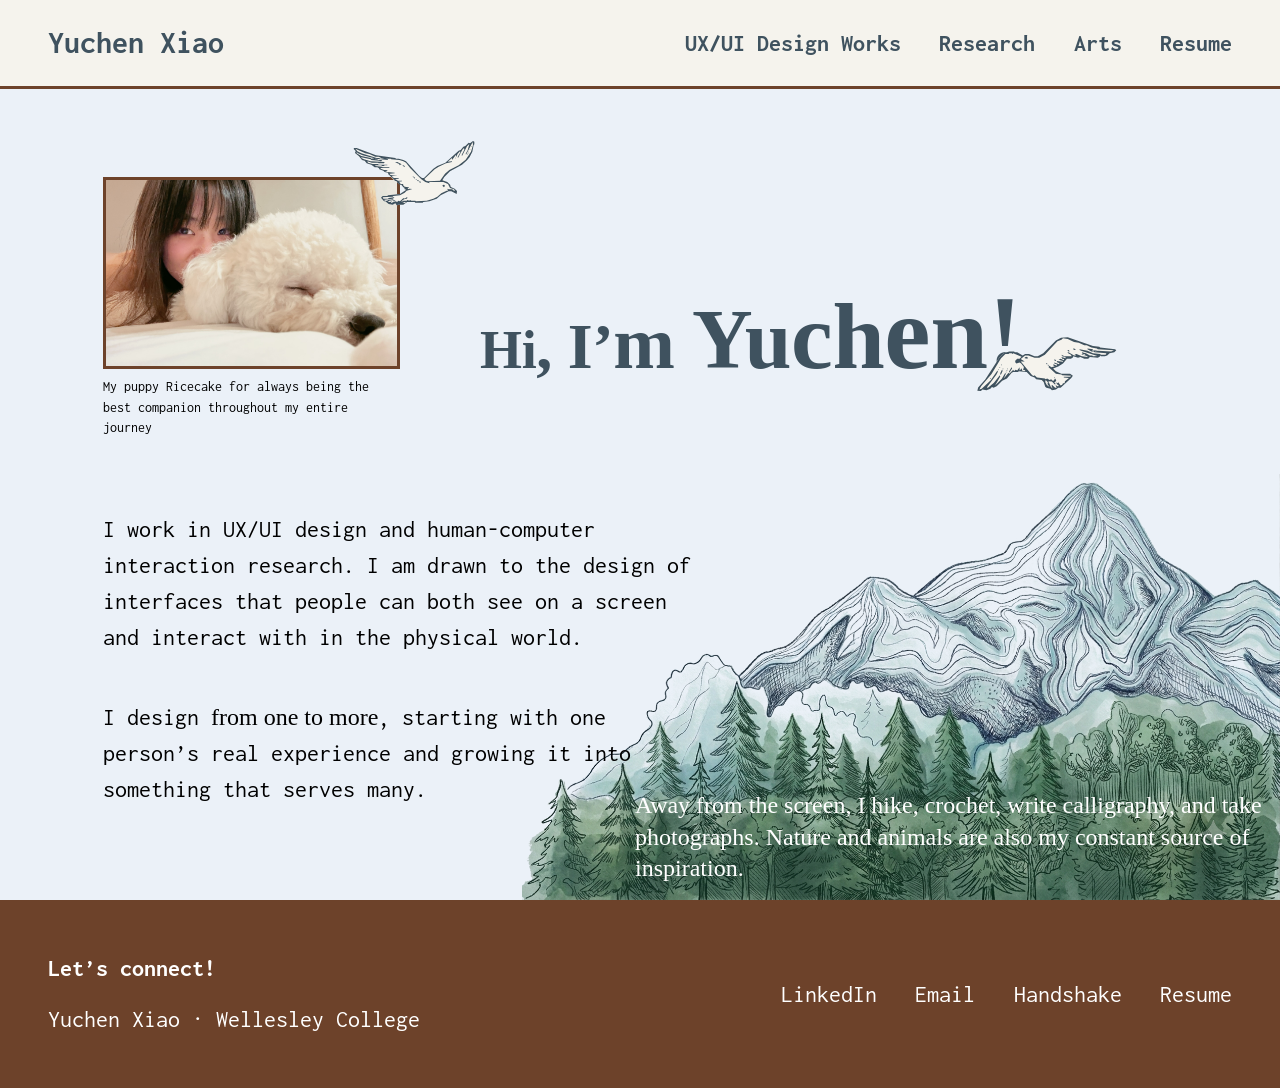
==== index.html @ b3eed1ea "Publish portfolio site" ====
<!DOCTYPE html>
<html lang="en">
<head>
<meta charset="utf-8" />
<meta name="viewport" content="width=device-width, initial-scale=1" />
<title>Yuchen Xiao — Designer · Researcher</title>
<link rel="preconnect" href="https://fonts.googleapis.com">
<link rel="preconnect" href="https://fonts.gstatic.com" crossorigin>
<link href="https://fonts.googleapis.com/css2?family=Inconsolata:wght@400;500;700&family=Irish+Grover&display=swap" rel="stylesheet">
<link rel="stylesheet" href="styles.css?v=4">
<style>
  :root {
    --page-bg: #EBF1F8; --header-bg: #F5F3ED; --ink: #3F525F; --brown: var(--footer-bg);
    --gut: 48px; --navH: 89px; --content-x: 103px;
  }
  body { background: var(--page-bg); }

  /* ---- Top nav ---- */
  .topnav { display: flex; align-items: center; justify-content: space-between;
    padding: 16px var(--gut); background: var(--header-bg); border-bottom: 3px solid var(--brown); }
  .topnav .brand { font-family: "Inconsolata", monospace; font-weight: 700; font-size: 32px; color: var(--ink); }
  .topnav-links { display: flex; align-items: center; gap: clamp(24px, 3vw, 52px); }
  .topnav-links a { font-family: "Inconsolata", monospace; font-weight: 700; font-size: 24px; color: var(--ink); }
  .topnav-links a:hover { opacity: .7; }

  /* ---- Hero stage ---- */
  .hp { position: relative; background: var(--page-bg); }
  .hp-stage { position: relative; height: calc(100vh - var(--navH)); min-height: 640px; overflow: hidden; }

  .hp-mountain { position: absolute; right: 0; bottom: 0; width: 758px; z-index: 0; pointer-events: none; user-select: none; }

  /* headshot: left edge at x=103; frame bottom is the title's alignment anchor */
  .hp-headshot { position: absolute; top: 88px; left: var(--content-x); width: 297px; z-index: 3; }
  .hp-headshot .frame { width: 297px; height: 192px; border: 3px solid var(--brown); border-radius: 0; overflow: hidden; line-height: 0; }
  .hp-headshot img { width: 100%; height: 100%; object-fit: cover; display: block; }
  .hp-caption { margin-top: 8px; font-family: "Inconsolata", monospace; font-size: 13.5px; line-height: 1.5; color: #000000; max-width: 297px; text-align: left; }

  /* title: bottom-aligned to headshot frame bottom (top:48 + 192 = 240) via translateY(-100%) */
  .hp-title { position: absolute; top: 296px; left: 480px; transform: translateY(-100%); z-index: 3; color: var(--ink);
    font-family: "Irish Grover", cursive; line-height: 1; white-space: pre; }
  .hp-title span { vertical-align: baseline; }
  .t1 { font-size: 54px; } .t2 { font-size: 64px; } .t3 { font-size: 74px; }
  .t4 { font-size: 84px; } .t5 { font-size: 94px; } .t6 { font-size: 104px; }

  /* ---------- Homepage title reveal ---------- */

.hp-title span {
  display: inline-block;          /* allows transform per span */
  opacity: 0;
  transform: translateY(16px);
  animation: titleRise 0.55s cubic-bezier(.22, 1, .36, 1) forwards;
}

/* stagger */
.hp-title .t1 { animation-delay: 150ms; }
.hp-title .t2 { animation-delay: 260ms; }
.hp-title .t3 { animation-delay: 370ms; }
.hp-title .t4 { animation-delay: 480ms; }
.hp-title .t5 { animation-delay: 590ms; }
.hp-title .t6 { animation-delay: 700ms; }

@keyframes titleRise {
  from {
    opacity: 0;
    transform: translateY(16px);
  }
  to {
    opacity: 1;
    transform: translateY(0);
  }
}

/* Respect reduced-motion preferences */
@media (prefers-reduced-motion: reduce) {
  .hp-title span {
    opacity: 1;
    transform: none;
    animation: none;
  }
}

  .deco-bird { position: absolute; z-index: 4; pointer-events: none; }
  .deco-bird svg { width: 100%; height: auto; display: block; }
  .deco-bird--1 { top: 48px; left: 350px; width: 130px; }   /* bird3 over headshot top-right */
  .deco-bird--2 { top: 30%; left: 76%; width: 150px; }     /* bird4 (unchanged) */

  /* bio: left edge at x=103, black text */
  .hp-bio { position: absolute; top: 52%; left: var(--content-x); width: 50%; max-width: 600px; z-index: 3; }
  .hp-bio p { font-family: "Inconsolata", monospace; font-weight: 400; color: #000000; font-size: 24px; line-height: 1.5; margin: 0 0 44px; text-align: left; }
  .hp-bio p:last-child { margin-bottom: 0; }
  .hp-bio .ig { font-family: "Irish Grover", cursive; font-style: normal; }

  /* nature line: sits lower over the trees */
  /* right-anchored so it tracks the mountain and always sits on the left-bottom trees */
  .hp-nature { position: absolute; right: 10px; bottom: 0.5px; width: 635px; z-index: 2;
    color: #FFFFFF; font-family: "Irish Grover", cursive; font-size: 24px; line-height: 1.3; }

  /* ---- Footer ---- */
  .hp-footer { background: var(--footer-bg); color: #fff; padding: var(--gut);
    display: flex; align-items: center; justify-content: space-between; gap: 32px; flex-wrap: wrap; }
  .hp-footer .foot-left { font-family: "Inconsolata", monospace; }
  .hp-footer .foot-left .lead { font-size: 24px; font-weight: 700; margin-bottom: 10px; }
  .hp-footer .foot-left .who { font-size: 24px; }
  .hp-footer .foot-right { display: flex; align-items: center; gap: clamp(24px, 3vw, 44px); flex-wrap: wrap; }
  .hp-footer .foot-right a { color: #fff; font-family: "Inconsolata", monospace; font-size: 24px; }
  .hp-footer .foot-right a:hover { text-decoration: underline; }

  /* ---- Mobile ---- */
  @media (max-width: 900px) {
    .topnav { flex-wrap: wrap; gap: 10px; padding: 14px 24px; }
    .topnav .brand { font-size: 26px; }
    .topnav-links { flex-basis: 100%; justify-content: space-between; gap: 6px; }
    .topnav-links a { font-size: 15px; }

    .hp-stage { height: auto; min-height: 0; display: flex; flex-direction: column; padding: 28px 24px 0; }
    .hp-headshot, .hp-title, .hp-bio, .hp-nature, .hp-mountain, .deco-bird { position: static; width: auto; max-width: none; transform: none; }
    .hp-headshot { width: 297px; max-width: 100%; }
    .hp-title { white-space: normal; margin: 25px 0; }
    .t1{font-size:30px} .t2{font-size:36px} .t3{font-size:42px} .t4{font-size:48px} .t5{font-size:54px} .t6{font-size:60px}
    .deco-bird { display: none; }
    .hp-bio { margin: 8px 0 28px; } .hp-bio p { font-size: 19px; margin-bottom: 24px; }
    .hp-mountain { width: 118%; margin: 0 -9%; align-self: stretch; }
    .hp-nature { color: var(--ink); font-size: 19px; margin: 50px 0 36px; }
    .hp-footer { flex-direction: column; align-items: flex-start; }
    .hp-footer .foot-left .lead, .hp-footer .foot-left .who, .hp-footer .foot-right a { font-size: 19px; }
  }
</style>
</head>
<body>
  <header class="topnav">
    <a href="index.html" class="brand">Yuchen&nbsp;Xiao</a>
    <nav class="topnav-links" aria-label="Primary">
      <a href="design.html">UX/UI Design Works</a>
      <a href="research.html">Research</a>
      <a href="art.html">Arts</a>
      <a href="resume.pdf" download>Resume</a>
    </nav>
  </header>

  <main class="hp">
    <div class="hp-stage">
      <figure class="hp-headshot">
        <div class="frame"><img src="assets/headshot.jpeg" alt="Yuchen Xiao resting beside her sleeping puppy, Ricecake" /></div>
        <figcaption class="hp-caption">My puppy Ricecake for always being the best companion throughout my entire journey</figcaption>
      </figure>

      <h1 class="hp-title"><span class="t1">Hi</span><span class="t2">, I&rsquo;</span><span class="t3">m</span><span class="t4"> Yu</span><span class="t5">ch</span><span class="t6">en!</span></h1>

      <span class="deco-bird deco-bird--1" aria-hidden="true"><svg class="bird" viewBox="0 0 195 111" xmlns="http://www.w3.org/2000/svg" role="img" aria-label="Decorative gull" fill-rule="evenodd">
  <path class="bird-fill" d="M184.5,6.0 L186.5,7.0 L186.5,11.0 L185.5,12.0 L183.5,22.0 L179.5,30.0 L175.5,35.0 L168.0,41.5 L150.0,51.5 L139.5,63.0 L143.0,66.5 L146.0,67.5 L154.0,76.5 L157.0,77.5 L160.5,81.0 L160.0,85.5 L152.0,81.5 L148.0,81.5 L136.0,87.5 L130.0,92.5 L119.0,96.5 L110.0,97.5 L109.0,98.5 L86.0,97.5 L80.0,101.5 L72.0,101.5 L71.0,102.5 L68.0,100.5 L65.0,100.5 L64.0,101.5 L58.0,100.5 L53.0,96.5 L51.0,96.5 L46.5,91.0 L49.0,88.5 L56.0,88.5 L57.0,87.5 L75.0,85.5 L79.0,83.5 L82.5,80.0 L81.5,77.0 L76.0,71.5 L67.0,65.5 L54.0,52.5 L52.0,52.5 L50.0,50.5 L44.0,48.5 L41.0,45.5 L37.0,45.5 L32.0,41.5 L27.0,40.5 L21.0,35.5 L18.0,34.5 L7.5,24.0 L8.5,21.0 L5.5,18.0 L6.0,16.5 L10.0,16.5 L39.0,27.5 L68.0,31.5 L69.0,32.5 L73.0,32.5 L80.0,34.5 L84.0,36.5 L104.0,58.5 L108.0,61.5 L111.0,61.5 L125.0,47.5 L131.0,43.5 L143.0,38.5 L170.0,14.5 L173.0,13.5 L178.0,8.5 L180.0,9.5 L184.5,6.0Z" fill="#F5F3ED"/>
  <path class="bird-line" d="M184.5,6.0 L186.5,7.0 L186.5,11.0 L185.5,12.0 L183.5,22.0 L179.5,30.0 L175.5,35.0 L168.0,41.5 L150.0,51.5 L141.5,60.0 L138.5,65.0 L146.0,67.5 L150.5,72.0 L150.5,74.0 L152.0,75.5 L157.0,77.5 L160.5,81.0 L160.0,85.5 L152.0,81.5 L148.0,81.5 L136.0,87.5 L130.0,92.5 L119.0,96.5 L110.0,97.5 L109.0,98.5 L98.0,98.5 L97.0,97.5 L86.0,97.5 L84.0,98.5 L82.0,97.5 L78.5,99.0 L83.5,99.0 L80.0,101.5 L72.0,101.5 L71.0,102.5 L70.0,102.5 L68.0,99.5 L64.0,101.5 L58.0,100.5 L53.0,96.5 L51.0,96.5 L46.5,91.0 L49.0,88.5 L56.0,88.5 L57.0,87.5 L75.0,85.5 L84.5,79.0 L82.0,78.5 L81.5,76.0 L80.0,75.5 L77.0,71.5 L75.0,71.5 L71.0,68.5 L70.0,66.5 L67.0,65.5 L66.5,64.0 L57.5,56.0 L57.0,53.5 L52.0,52.5 L50.0,50.5 L44.0,48.5 L43.5,47.0 L41.0,45.5 L37.0,45.5 L32.0,41.5 L25.0,39.5 L22.0,35.5 L18.0,34.5 L13.5,29.0 L7.5,24.0 L8.5,21.0 L5.5,18.0 L6.0,16.5 L10.0,16.5 L39.0,27.5 L68.0,31.5 L69.0,32.5 L73.0,32.5 L80.0,34.5 L84.0,36.5 L104.0,58.5 L108.0,61.5 L111.0,61.5 L125.0,47.5 L131.0,43.5 L143.0,38.5 L163.0,20.5 L166.0,19.5 L170.0,14.5 L173.0,13.5 L178.0,8.5 L180.0,9.5 L184.5,6.0Z M184.0,7.5 L174.0,26.5 L173.5,25.0 L176.5,20.0 L179.0,10.5 L175.5,14.0 L168.0,28.5 L167.5,27.0 L171.5,19.0 L171.0,16.5 L168.5,19.0 L162.0,31.5 L161.5,30.0 L165.5,23.0 L165.0,21.5 L161.5,25.0 L159.0,30.5 L159.0,26.5 L153.0,34.5 L153.0,31.5 L146.5,37.0 L153.0,36.5 L153.0,37.5 L144.0,39.5 L133.0,44.5 L127.0,48.5 L111.5,63.0 L114.0,65.5 L117.0,66.5 L135.0,65.5 L142.5,55.0 L149.0,49.5 L163.0,42.5 L173.5,34.0 L181.5,22.0 L184.5,12.0 L184.0,7.5Z M181.5,14.0 L182.5,14.0 L182.0,15.5 L181.5,14.0Z M180.5,17.0 L181.5,17.0 L180.5,17.0Z M8.0,17.5 L11.0,21.5 L17.0,24.5 L40.0,31.5 L44.0,31.5 L45.0,32.5 L51.5,32.0 L47.0,31.5 L43.0,29.5 L38.0,29.5 L29.0,25.5 L23.0,24.5 L8.0,17.5Z M179.5,18.0 L180.5,18.0 L180.0,19.5 L179.5,18.0Z M178.5,20.0 L179.5,20.0 L178.5,20.0Z M177.5,22.0 L178.5,22.0 L178.0,23.5 L177.5,22.0Z M10.0,22.5 L10.0,24.5 L17.0,28.5 L31.0,31.5 L32.0,32.5 L36.5,32.0 L19.0,27.5 L12.0,24.5 L10.0,22.5Z M176.5,24.0 L177.5,24.0 L177.0,25.5 L176.5,24.0Z M175.5,26.0 L176.5,26.0 L176.0,27.5 L175.5,26.0Z M170.5,30.0 L171.5,30.0 L170.5,30.0Z M17.0,30.5 L17.0,31.5 L21.0,33.5 L31.0,36.5 L52.0,37.5 L51.0,39.5 L43.0,39.5 L42.0,38.5 L33.0,38.5 L26.0,36.5 L27.0,38.5 L34.0,40.5 L42.0,40.5 L43.0,41.5 L56.0,41.5 L56.0,42.5 L52.0,42.5 L51.0,43.5 L48.0,43.5 L47.0,42.5 L38.0,42.5 L38.0,43.5 L48.0,44.5 L49.0,45.5 L59.0,45.5 L59.0,46.5 L46.0,46.5 L46.0,47.5 L51.0,49.5 L56.0,49.5 L56.0,50.5 L52.5,51.0 L56.0,52.5 L67.0,53.5 L67.0,54.5 L59.5,55.0 L60.0,56.5 L63.0,57.5 L71.5,58.0 L63.0,58.5 L64.0,60.5 L66.0,61.5 L73.0,61.5 L73.0,62.5 L67.5,63.0 L72.0,65.5 L78.0,65.5 L78.0,66.5 L72.5,67.0 L74.0,67.5 L76.0,70.5 L80.0,70.5 L79.5,72.0 L82.0,74.5 L88.0,75.5 L88.5,76.0 L86.5,77.0 L87.0,78.5 L89.0,77.5 L93.5,78.0 L85.0,80.5 L82.0,83.5 L75.0,87.5 L65.0,88.5 L64.0,89.5 L49.0,90.5 L50.0,92.5 L57.0,92.5 L58.0,91.5 L66.0,90.5 L66.5,91.0 L64.0,92.5 L51.5,94.0 L52.0,95.5 L56.0,95.5 L57.0,94.5 L65.0,93.5 L65.0,94.5 L59.0,95.5 L56.5,97.0 L60.0,97.5 L63.0,96.5 L61.0,99.5 L68.0,96.5 L71.0,97.5 L72.0,95.5 L75.0,96.5 L79.0,92.5 L81.0,91.5 L82.0,92.5 L85.0,90.5 L86.5,91.0 L85.0,92.5 L81.0,93.5 L78.0,95.5 L77.0,97.5 L80.0,95.5 L85.0,95.5 L86.0,94.5 L89.0,95.5 L90.0,94.5 L92.0,95.5 L98.0,95.5 L99.0,96.5 L115.0,95.5 L125.0,92.5 L131.0,89.5 L137.0,84.5 L145.0,80.5 L147.0,80.5 L146.0,77.5 L148.0,78.5 L153.0,78.5 L155.5,80.0 L155.0,81.5 L156.0,80.5 L157.5,81.0 L156.0,78.5 L150.0,76.5 L147.0,70.5 L140.0,67.5 L119.0,67.5 L119.0,69.5 L113.0,67.5 L107.0,63.5 L90.5,47.0 L84.0,38.5 L80.0,36.5 L74.0,34.5 L62.0,33.5 L61.0,32.5 L55.0,32.5 L54.5,33.0 L57.0,33.5 L57.0,34.5 L38.0,32.5 L38.0,33.5 L41.0,33.5 L42.0,34.5 L47.0,34.5 L48.5,36.0 L45.0,36.5 L44.0,35.5 L32.0,34.5 L31.0,33.5 L17.0,30.5Z M157.5,31.0 L158.5,31.0 L158.0,32.5 L157.5,31.0Z M58.5,35.0 L61.5,35.0 L58.5,35.0Z M151.5,35.0 L152.5,35.0 L151.5,35.0Z M61.5,36.0 L65.5,36.0 L61.5,36.0Z M154.5,36.0 L155.5,36.0 L154.5,36.0Z M65.5,37.0 L67.5,37.0 L65.5,37.0Z M53.5,38.0 L56.5,38.0 L53.5,38.0Z M61.5,38.0 L62.5,38.0 L61.5,38.0Z M67.5,38.0 L71.0,37.5 L77.5,41.0 L74.0,42.5 L74.0,40.5 L67.5,38.0Z M56.5,39.0 L60.5,39.0 L56.5,39.0Z M62.5,39.0 L64.5,39.0 L62.5,39.0Z M60.5,40.0 L61.5,40.0 L60.5,40.0Z M69.5,41.0 L72.5,41.0 L69.5,41.0Z M36.0,41.5 L36.0,42.5 L36.0,41.5Z M77.5,42.0 L78.5,42.0 L77.5,42.0Z M78.5,43.0 L80.0,42.5 L82.0,43.5 L82.5,45.0 L78.5,43.0Z M65.5,45.0 L66.5,45.0 L65.5,45.0Z M82.5,46.0 L84.5,46.0 L82.5,46.0Z M67.5,47.0 L69.5,47.0 L67.5,47.0Z M68.5,49.0 L69.5,49.0 L68.5,49.0Z M71.5,50.0 L74.5,50.0 L71.5,50.0Z M57.5,51.0 L60.5,51.0 L57.5,51.0Z M73.5,53.0 L76.5,53.0 L73.5,53.0Z M124.5,54.0 L125.5,54.0 L124.5,54.0Z M123.5,56.0 L126.5,56.0 L123.5,56.0Z M120.5,57.0 L123.5,57.0 L120.5,57.0Z M93.5,58.0 L97.5,61.0 L97.0,62.5 L93.5,58.0Z M121.5,60.0 L122.5,60.0 L121.5,60.0Z M82.5,61.0 L87.5,61.0 L82.5,61.0Z M90.5,62.0 L93.5,62.0 L90.5,62.0Z M98.5,63.0 L100.5,64.0 L99.0,64.5 L98.5,63.0Z M94.5,64.0 L96.5,64.0 L94.5,64.0Z M100.5,65.0 L102.0,64.5 L103.5,66.0 L102.0,66.5 L100.5,65.0Z M85.5,67.0 L87.5,67.0 L85.5,67.0Z M88.5,67.0 L90.5,67.0 L88.5,67.0Z M95.5,67.0 L97.5,67.0 L95.5,67.0Z M103.5,67.0 L105.0,66.5 L106.5,68.0 L105.0,68.5 L103.5,67.0Z M76.5,68.0 L77.5,68.0 L76.5,68.0Z M78.5,68.0 L80.5,68.0 L78.5,68.0Z M99.5,69.0 L100.5,69.0 L99.5,69.0Z M106.5,69.0 L107.5,69.0 L106.5,69.0Z M100.5,70.0 L103.5,70.0 L100.5,70.0Z M107.5,70.0 L109.5,70.0 L107.5,70.0Z M109.5,71.0 L110.5,71.0 L109.5,71.0Z M139.5,72.0 L141.0,71.5 L142.5,73.0 L141.0,75.5 L138.5,73.0 L139.5,72.0Z M152.0,79.5 L152.0,80.5 L152.0,79.5Z M131.5,84.0 L133.5,84.0 L131.5,84.0Z M134.5,84.0 L136.5,84.0 L134.5,84.0Z M88.5,89.0 L89.5,89.0 L88.5,89.0Z M69.5,90.0 L71.5,90.0 L69.5,90.0Z M73.5,90.0 L74.5,90.0 L73.5,90.0Z M86.5,90.0 L88.5,90.0 L86.5,90.0Z M72.5,91.0 L73.5,91.0 L72.5,91.0Z M97.5,91.0 L98.5,91.0 L97.5,91.0Z M68.5,92.0 L71.5,92.0 L68.5,92.0Z M111.5,92.0 L112.5,92.0 L111.5,92.0Z M65.5,93.0 L68.5,93.0 L65.5,93.0Z M72.5,93.0 L74.5,93.0 L72.5,93.0Z M68.5,94.0 L69.5,94.0 L68.5,94.0Z M70.5,94.0 L72.5,94.0 L70.5,94.0Z M75.5,94.0 L76.5,94.0 L75.5,94.0Z M105.5,94.0 L106.5,94.0 L105.5,94.0Z M65.5,95.0 L68.5,95.0 L66.0,96.5 L63.5,96.0 L65.5,95.0Z M74.0,98.5 L74.0,99.5 L74.0,98.5Z" fill="#3F525F"/>
</svg></span>
      <span class="deco-bird deco-bird--2" aria-hidden="true"><svg class="bird" viewBox="0 0 190 82" xmlns="http://www.w3.org/2000/svg" role="img" aria-label="Decorative gull" fill-rule="evenodd">
  <path class="bird-fill" d="M111.5,6.0 L120.0,5.5 L152.0,16.5 L160.0,17.5 L161.0,18.5 L180.0,20.5 L181.5,22.0 L179.0,24.5 L173.0,25.5 L170.0,28.5 L161.0,29.5 L158.0,31.5 L148.0,30.5 L146.0,32.5 L141.0,32.5 L136.0,30.5 L133.0,31.5 L128.0,29.5 L124.0,32.5 L120.0,32.5 L114.0,38.5 L107.0,42.5 L103.5,46.0 L109.0,50.5 L112.0,51.5 L123.0,51.5 L126.5,54.0 L124.5,57.0 L111.0,69.5 L108.0,69.5 L105.0,71.5 L100.0,72.5 L98.0,70.5 L93.0,69.5 L91.5,68.0 L90.5,64.0 L86.0,59.5 L80.0,58.5 L78.0,56.5 L73.0,54.5 L68.0,49.5 L58.0,48.5 L57.0,49.5 L51.0,49.5 L43.0,57.5 L37.0,60.5 L30.0,67.5 L26.0,69.5 L24.0,68.5 L22.0,70.5 L17.0,72.5 L12.0,71.5 L10.0,73.5 L5.5,73.0 L6.5,69.0 L15.5,59.0 L33.5,31.0 L39.0,25.5 L46.0,23.5 L52.0,23.5 L53.0,24.5 L56.0,24.5 L63.0,28.5 L66.0,26.5 L71.0,26.5 L78.0,29.5 L82.0,29.5 L89.0,25.5 L105.0,9.5 L111.5,6.0Z" fill="#F5F3ED"/>
  <path class="bird-line" d="M111.5,6.0 L120.0,5.5 L152.0,16.5 L160.0,17.5 L161.0,18.5 L180.0,20.5 L181.5,22.0 L179.0,24.5 L173.0,25.5 L170.0,28.5 L167.0,29.5 L162.0,29.5 L161.0,28.5 L160.5,30.0 L158.0,31.5 L148.0,30.5 L146.0,32.5 L141.0,32.5 L136.0,30.5 L133.0,31.5 L127.0,29.5 L126.5,31.0 L124.0,32.5 L119.0,32.5 L114.0,38.5 L108.0,42.5 L101.5,45.0 L105.0,48.5 L109.0,50.5 L112.0,51.5 L123.0,51.5 L126.5,54.0 L124.5,57.0 L111.0,69.5 L108.0,69.5 L105.0,71.5 L100.0,72.5 L98.0,70.5 L93.0,69.5 L91.5,68.0 L89.5,62.0 L87.0,59.5 L80.0,58.5 L78.0,56.5 L73.0,54.5 L68.0,49.5 L58.0,48.5 L57.0,49.5 L51.0,49.5 L49.0,50.5 L43.0,57.5 L37.0,60.5 L30.0,67.5 L26.0,69.5 L24.0,68.5 L22.0,70.5 L17.0,72.5 L12.0,71.5 L10.0,73.5 L5.5,73.0 L6.5,69.0 L15.5,59.0 L33.5,31.0 L39.0,25.5 L46.0,23.5 L52.0,23.5 L53.0,24.5 L56.0,24.5 L63.0,28.5 L66.0,26.5 L71.0,26.5 L78.0,29.5 L82.0,29.5 L89.0,25.5 L105.0,9.5 L111.5,6.0Z M114.0,6.5 L112.0,8.5 L107.0,10.5 L91.0,27.5 L84.0,31.5 L78.0,31.5 L70.0,28.5 L66.0,28.5 L60.5,33.0 L65.5,36.0 L60.5,36.0 L75.0,53.5 L77.0,54.5 L78.0,53.5 L81.0,56.5 L91.0,57.5 L92.0,58.5 L94.0,57.5 L97.0,59.5 L99.0,58.5 L101.0,60.5 L102.0,60.5 L104.0,57.5 L105.5,60.0 L104.0,62.5 L102.5,62.0 L104.5,64.0 L104.0,65.5 L100.0,61.5 L95.5,61.0 L98.5,68.0 L101.0,70.5 L99.5,67.0 L100.0,65.5 L104.0,69.5 L106.0,69.5 L104.5,66.0 L107.0,67.5 L108.0,67.5 L108.5,66.0 L107.0,65.5 L105.0,62.5 L107.0,63.5 L108.0,62.5 L111.0,66.5 L113.0,65.5 L114.0,63.5 L116.0,63.5 L116.5,61.0 L121.5,57.0 L115.0,56.5 L115.0,55.5 L123.0,55.5 L124.5,54.0 L113.0,53.5 L112.0,52.5 L105.0,51.5 L95.5,43.0 L97.0,41.5 L99.0,43.5 L103.0,42.5 L103.5,42.0 L101.5,41.0 L102.0,39.5 L106.0,41.5 L106.5,40.0 L103.0,38.5 L103.0,37.5 L109.0,39.5 L109.5,38.0 L107.0,37.5 L106.0,35.5 L114.0,36.5 L114.0,35.5 L108.5,34.0 L111.0,32.5 L115.0,34.5 L115.5,33.0 L113.0,32.5 L112.0,30.5 L117.5,32.0 L117.0,30.5 L113.0,29.5 L112.0,27.5 L116.0,29.5 L125.0,29.5 L124.0,27.5 L119.5,25.0 L121.0,24.5 L128.0,28.5 L130.0,28.5 L130.5,28.0 L128.5,27.0 L131.0,26.5 L138.0,29.5 L145.0,30.5 L145.0,29.5 L140.5,28.0 L142.0,27.5 L142.0,26.5 L138.0,27.5 L137.5,27.0 L139.5,26.0 L138.0,25.5 L138.0,24.5 L143.0,25.5 L148.0,28.5 L151.0,28.5 L152.0,29.5 L157.5,29.0 L137.0,22.5 L135.0,21.5 L135.0,20.5 L145.0,22.5 L152.0,25.5 L161.0,26.5 L162.0,27.5 L168.0,27.5 L169.0,25.5 L154.0,24.5 L153.0,23.5 L150.0,23.5 L145.0,20.5 L145.0,19.5 L152.0,20.5 L151.0,22.5 L157.0,21.5 L157.5,22.0 L155.0,22.5 L155.0,23.5 L158.0,22.5 L175.0,23.5 L178.5,22.0 L158.0,20.5 L157.0,19.5 L150.0,18.5 L144.0,15.5 L141.0,15.5 L134.0,12.5 L128.0,11.5 L120.0,7.5 L114.0,6.5Z M124.5,19.0 L126.5,19.0 L124.5,19.0Z M130.5,19.0 L132.5,19.0 L130.5,19.0Z M141.5,19.0 L143.5,19.0 L141.5,19.0Z M126.5,20.0 L128.0,19.5 L130.5,21.0 L128.0,21.5 L126.5,20.0Z M132.5,20.0 L134.5,20.0 L132.5,20.0Z M119.5,22.0 L121.0,21.5 L122.5,23.0 L121.0,23.5 L119.5,22.0Z M130.5,22.0 L132.5,22.0 L130.5,22.0Z M115.5,23.0 L117.5,23.0 L115.5,23.0Z M132.5,23.0 L135.5,23.0 L132.5,23.0Z M117.5,24.0 L118.5,24.0 L117.5,24.0Z M122.5,24.0 L124.5,24.0 L122.5,24.0Z M135.5,24.0 L137.5,24.0 L135.5,24.0Z M160.0,23.5 L160.0,24.5 L160.0,23.5Z M124.5,25.0 L126.5,25.0 L124.5,25.0Z M132.5,25.0 L133.5,25.0 L132.5,25.0Z M46.0,25.5 L45.0,26.5 L41.0,26.5 L35.5,32.0 L23.5,52.0 L10.5,67.0 L8.0,71.5 L11.0,70.5 L22.5,60.0 L31.0,47.5 L31.5,49.0 L29.5,53.0 L17.5,69.0 L19.0,69.5 L26.5,63.0 L34.0,53.5 L34.5,55.0 L28.0,66.5 L36.5,58.0 L41.0,50.5 L41.5,52.0 L39.0,57.5 L45.0,50.5 L46.0,51.5 L51.0,46.5 L52.0,48.5 L54.0,46.5 L56.0,47.5 L59.0,43.5 L59.0,47.5 L62.0,44.5 L62.0,47.5 L65.0,48.5 L66.5,47.0 L63.5,47.0 L64.5,43.0 L61.0,38.5 L59.0,37.5 L55.0,38.5 L53.5,37.0 L53.5,35.0 L56.0,32.5 L59.0,32.5 L61.5,30.0 L51.0,25.5 L50.0,26.5 L49.0,25.5 L46.0,25.5Z M108.5,26.0 L110.5,26.0 L108.5,26.0Z M126.5,26.0 L128.5,26.0 L126.5,26.0Z M134.5,26.0 L136.5,26.0 L134.5,26.0Z M110.5,27.0 L111.5,27.0 L110.5,27.0Z M108.5,29.0 L109.5,29.0 L108.5,29.0Z M67.5,30.0 L69.5,31.0 L69.0,32.5 L65.5,32.0 L65.5,31.0 L67.5,30.0Z M106.5,30.0 L107.5,30.0 L106.5,30.0Z M110.5,30.0 L111.5,30.0 L110.5,30.0Z M107.5,31.0 L108.5,31.0 L107.5,31.0Z M105.5,32.0 L106.5,32.0 L105.5,32.0Z M106.5,33.0 L108.5,33.0 L106.5,33.0Z M102.5,34.0 L104.0,33.5 L105.5,35.0 L104.0,35.5 L102.5,34.0Z M98.5,37.0 L99.5,37.0 L98.5,37.0Z M101.5,37.0 L102.5,37.0 L101.5,37.0Z M92.5,38.0 L94.5,39.0 L93.0,39.5 L92.5,38.0Z M36.5,39.0 L37.5,39.0 L36.5,39.0Z M35.5,40.0 L36.5,40.0 L36.0,41.5 L35.5,40.0Z M94.5,40.0 L96.5,41.0 L95.0,41.5 L94.5,40.0Z M97.5,40.0 L98.5,40.0 L97.5,40.0Z M98.5,41.0 L100.5,41.0 L98.5,41.0Z M34.5,42.0 L35.5,42.0 L34.5,42.0Z M33.5,43.0 L34.5,43.0 L34.0,44.5 L33.5,43.0Z M44.5,44.0 L45.5,44.0 L44.5,44.0Z M48.5,44.0 L49.0,43.5 L49.5,45.0 L46.0,50.5 L45.5,49.0 L48.5,44.0Z M32.5,45.0 L33.5,45.0 L32.5,45.0Z M37.5,45.0 L38.5,45.0 L38.0,46.5 L37.5,45.0Z M43.5,45.0 L44.5,45.0 L44.0,46.5 L43.5,45.0Z M52.5,45.0 L53.5,45.0 L52.5,45.0Z M55.5,45.0 L56.5,45.0 L55.5,45.0Z M29.5,46.0 L30.5,46.0 L29.5,46.0Z M31.5,46.0 L32.5,46.0 L32.0,47.5 L31.5,46.0Z M51.5,46.0 L52.5,46.0 L51.5,46.0Z M54.5,46.0 L55.5,46.0 L54.5,46.0Z M36.5,47.0 L37.0,46.5 L37.5,48.0 L35.0,53.5 L34.5,51.0 L36.5,47.0Z M42.5,47.0 L43.5,47.0 L43.0,48.5 L42.5,47.0Z M27.5,49.0 L28.5,49.0 L27.5,49.0Z M41.5,49.0 L42.5,49.0 L42.0,50.5 L41.5,49.0Z M33.5,50.0 L34.5,50.0 L33.5,50.0Z M26.5,51.0 L27.5,51.0 L26.5,51.0Z M75.5,51.0 L76.5,51.0 L75.5,51.0Z M25.5,52.0 L26.5,52.0 L25.5,52.0Z M32.5,52.0 L33.5,52.0 L32.5,52.0Z M79.5,52.0 L80.5,52.0 L79.5,52.0Z M80.5,53.0 L81.5,53.0 L80.5,53.0Z M24.5,54.0 L25.5,54.0 L24.5,54.0Z M31.5,54.0 L32.5,54.0 L31.5,54.0Z M23.5,55.0 L24.5,55.0 L23.5,55.0Z M30.5,55.0 L31.5,55.0 L30.5,55.0Z M81.5,55.0 L82.5,55.0 L81.5,55.0Z M85.5,55.0 L86.5,55.0 L85.5,55.0Z M22.5,56.0 L23.5,56.0 L22.5,56.0Z M86.5,56.0 L87.5,56.0 L86.5,56.0Z M91.5,56.0 L92.5,56.0 L91.5,56.0Z M94.5,56.0 L95.5,56.0 L94.5,56.0Z M102.5,56.0 L103.5,56.0 L103.0,57.5 L102.5,56.0Z M109.5,56.0 L110.5,56.0 L109.5,56.0Z M21.5,57.0 L22.5,57.0 L22.0,58.5 L21.5,57.0Z M96.5,57.0 L97.5,57.0 L96.5,57.0Z M99.5,57.0 L100.5,57.0 L99.5,57.0Z M111.5,57.0 L114.5,57.0 L111.5,57.0Z M28.5,58.0 L29.5,58.0 L28.5,58.0Z M97.5,58.0 L98.5,58.0 L97.5,58.0Z M114.5,58.0 L117.5,58.0 L114.5,58.0Z M20.5,59.0 L21.5,59.0 L20.5,59.0Z M101.5,59.0 L102.5,59.0 L101.5,59.0Z M110.5,59.0 L111.5,59.0 L110.5,59.0Z M92.0,59.5 L91.5,62.0 L93.5,66.0 L97.0,68.5 L94.5,65.0 L95.5,63.0 L92.0,59.5Z M113.5,60.0 L114.5,60.0 L113.5,60.0Z M92.5,62.0 L93.5,62.0 L92.5,62.0Z M93.5,63.0 L94.5,63.0 L94.0,64.5 L93.5,63.0Z" fill="#3F525F"/>
</svg></span>

      <div class="hp-bio">
        <p>I work in UX/UI design and human-computer interaction research. I am drawn to the design of interfaces that people can both see on a screen and interact with in the physical world.</p>
        <p>I design <span class="ig">from one to more</span>, starting with one person&rsquo;s real experience and growing it into something that serves many.</p>
      </div>

      <img class="hp-mountain" src="assets/mountain-cut.png" alt="" role="presentation" />

      <p class="hp-nature">Away from the screen, I hike, crochet, write calligraphy, and take photographs. Nature and animals are also my constant source of inspiration.</p>
    </div>
  </main>

  <footer class="hp-footer">
    <div class="foot-left">
      <div class="lead">Let&rsquo;s connect!</div>
      <div class="who">Yuchen Xiao · Wellesley College</div>
    </div>
    <nav class="foot-right" aria-label="Contact">
      <a href="https://www.linkedin.com/in/yuchen-xiao-a57701251/" target="_blank" rel="noopener">LinkedIn</a>
      <a href="mailto:yx106@wellesley.edu">Email</a>
      <a href="https://app.joinhandshake.com/profiles/cx3z9w" target="_blank" rel="noopener">Handshake</a>
      <a href="resume.pdf" download>Resume</a>
    </nav>
  </footer>
</body>
</html>
---- styles.css ----
/* ============================================================
   Yuchen Xiao — portfolio prototype
   SHARED STYLES · single source of truth for tokens + components
   Colors follow DESIGN_GUIDELINES.md §1 (all 9 kept; 5 lead).
   ============================================================ */

:root {
  /* ---- The 9 permitted palette colors (§1) ---- */
  --deep-navy:     #020524;
  --midnight-blue: #1C304D;
  --steel-blue:    #557683;
  --dusty-teal:    #74A5B0;
  --glacier-blue:  #83C7D8;
  --mist-blue:     #ADC4CE;
  --forest-green:  #355F4D;
  --moss-green:    #4E6E58;
  --snow-white:    #DFEAF0;
  --steel-deep:    #3E5A66;   /* §1.2 derived — muted body text only */

  /* ---- Semantic roles (§1.1). 5 MAIN = bg/text/accent/border/decor ---- */
  --bg:             var(--snow-white);
  --surface:        #FFFFFF;
  --surface-sunken: var(--mist-blue);
  --surface-invert: var(--deep-navy);

  --text:           var(--deep-navy);
  --text-secondary: var(--midnight-blue);
  --text-muted:     var(--steel-deep);
  --text-on-invert: var(--snow-white);

  --accent:         var(--forest-green);   /* MAIN */
  --accent-hover:   var(--moss-green);
  --accent-quiet:   var(--dusty-teal);

  --border:         var(--mist-blue);      /* MAIN */
  --decor:          var(--glacier-blue);   /* MAIN — the 活泼 pop, decor/large only */
  --footer-bg:      #6D422A;               /* footer brown (per Yuchen's design) */

  /* Homepage-derived site chrome (nav + footer), shared across all pages */
  --page-bg:        #EBF1F8;               /* page ground — matches the mountain paper */
  --header-bg:      #F5F3ED;               /* nav bar ground */
  --ink:            #3F525F;               /* wordmark + nav labels */
  --gut:            48px;                  /* nav / footer gutter */

  /* ---- Type (§2.2) ---- */
  --fs-display: clamp(38px, 6vw, 56px);
  --fs-h1: clamp(30px, 5vw, 40px);
  --fs-h2: clamp(24px, 3.5vw, 28px);
  --fs-h3: 20px;
  --fs-body: 17px;
  --fs-small: 14px;

  /* ---- Shape & motion ---- */
  --radius: 16px;
  --shadow-soft: 0 24px 64px -24px rgba(2, 5, 36, 0.08);
  --ease: 200ms ease-out;

  /* ---- Spacing scale (§3) ---- */
  --s-1: 8px;  --s-2: 16px; --s-3: 24px; --s-4: 32px;
  --s-5: 48px; --s-6: 64px; --s-7: 96px; --s-8: 128px;
}

*, *::before, *::after { box-sizing: border-box; }
html { -webkit-text-size-adjust: 100%; scroll-behavior: smooth; }
body {
  margin: 0;
  background: var(--page-bg);
  color: var(--text);
  font-family: "Inconsolata", ui-monospace, SFMono-Regular, Menlo, monospace;
  font-size: var(--fs-body);
  line-height: 1.7;
  -webkit-font-smoothing: antialiased;
}
h1, h2, h3 { font-family: "Inconsolata", ui-monospace, monospace; font-weight: 700; letter-spacing: -0.01em; margin: 0; }
p { margin: 0 0 var(--s-2); }
a { color: var(--accent); text-decoration: none; }
a:hover { color: var(--accent-hover); }
em { font-style: italic; }
img { max-width: 100%; display: block; }
a:focus-visible, button:focus-visible, video:focus-visible {
  outline: 2px solid var(--accent); outline-offset: 2px; border-radius: 4px;
}

/* ---------- Layout helpers ---------- */
.container { width: 100%; max-width: 1200px; margin: 0 auto; padding: 0 clamp(24px, 5vw, 64px); }
.prose { max-width: 68ch; }
.section { padding-block: clamp(48px, 9vw, 128px); }
.section--tight { padding-block: clamp(32px, 6vw, 64px); }

/* ---------- Nav (the quiet frame) ---------- */
.site-nav {
  position: sticky; top: 0; z-index: 20;
  display: flex; align-items: center; justify-content: space-between;
  padding: 24px clamp(24px, 5vw, 64px);
  background: color-mix(in srgb, var(--bg) 82%, transparent);
  backdrop-filter: saturate(120%) blur(6px);
  border-bottom: 1px solid transparent;
  transition: border-color var(--ease), background var(--ease);
}
.site-nav.scrolled { border-bottom-color: var(--border); }
.wordmark { font-family: "Inconsolata", ui-monospace, monospace; font-weight: 700; font-size: 22px; color: var(--text); }
.nav-links { display: flex; gap: clamp(20px, 3vw, 40px); align-items: center; }
.nav-links a { color: var(--text-secondary); font-size: var(--fs-small); letter-spacing: 0.02em; padding: 6px 2px; position: relative; }
.nav-links a::after {
  content: ""; position: absolute; left: 0; right: 100%; bottom: 0; height: 2px;
  background: var(--decor); transition: right var(--ease);   /* DECORATION: glacier underline */
}
.nav-links a:hover { color: var(--text); }
.nav-links a:hover::after, .nav-links a[aria-current="page"]::after { right: 0; }

/* ---------- Kicker ---------- */
.kicker { font-size: var(--fs-small); letter-spacing: 0.08em; text-transform: uppercase; color: var(--accent); font-weight: 700; margin-bottom: var(--s-2); }
.kicker .dot { display: inline-block; width: 8px; height: 8px; border-radius: 999px; background: var(--decor); margin-right: 10px; vertical-align: middle; } /* DECORATION */

/* ---------- Buttons ---------- */
.btn { display: inline-flex; align-items: center; gap: 8px; font-family: "Inconsolata", ui-monospace, monospace; font-weight: 700; font-size: var(--fs-small); padding: 12px 22px; border-radius: var(--radius); min-height: 44px; cursor: pointer; transition: background var(--ease), color var(--ease), border-color var(--ease); }
.btn-primary { background: var(--accent); color: var(--snow-white); border: 1px solid var(--accent); }
.btn-primary:hover { background: var(--accent-hover); border-color: var(--accent-hover); color: var(--snow-white); }
.btn-ghost { background: transparent; color: var(--accent); border: 1px solid var(--accent); }
.btn-ghost:hover { background: color-mix(in srgb, var(--accent) 8%, transparent); }

/* ---------- Page header (index pages) ---------- */
.page-header { padding-top: clamp(32px, 6vw, 72px); padding-bottom: clamp(24px, 4vw, 48px); }
.page-header h1 { font-size: var(--fs-h1); margin-bottom: var(--s-2); }
.page-header .lead { max-width: 60ch; color: var(--text-secondary); font-size: 19px; }

/* ---------- Image mount (§7) ---------- */
.mount { background: var(--surface); border: 1px solid var(--border); border-radius: var(--radius); padding: clamp(16px, 3vw, 48px); box-shadow: var(--shadow-soft); }
.mount-sunken { background: var(--surface-sunken); border: none; }
.mount img, .mount video { border-radius: 10px; width: 100%; }
figure { margin: 0; }
figcaption { font-size: var(--fs-small); color: var(--text-muted); margin-top: var(--s-2); }

/* ---------- Cards (design index) ---------- */
.cards { display: grid; grid-template-columns: repeat(auto-fit, minmax(300px, 1fr)); gap: var(--s-4); }
.card { display: flex; flex-direction: column; background: var(--surface); border: 1px solid var(--border); border-radius: var(--radius); overflow: hidden; transition: box-shadow var(--ease); }
.card:hover { box-shadow: var(--shadow-soft); }              /* DECORATION: hover lift via shadow */
.card .card-media { aspect-ratio: 16/10; background: var(--surface-sunken); overflow: hidden; }
.card .card-media img { width: 100%; height: 100%; object-fit: cover; }
.card .card-body { padding: var(--s-3); }
.card h3 { font-size: var(--fs-h3); margin-bottom: 8px; }
.card p { color: var(--text-secondary); font-size: var(--fs-small); margin-bottom: 12px; }
.card .tags { display: flex; flex-wrap: wrap; gap: 8px; }
.tag { font-size: 12px; color: var(--text-muted); border: 1px solid var(--border); border-radius: 999px; padding: 4px 12px; }

/* ---------- Case study layout ---------- */
.cs-hero { padding-top: clamp(24px, 5vw, 56px); }
.cs-hero h1 { font-size: var(--fs-display); line-height: 1.1; max-width: 20ch; margin-bottom: var(--s-3); }
.cs-meta { display: grid; grid-template-columns: repeat(auto-fit, minmax(180px, 1fr)); gap: var(--s-2) var(--s-4); max-width: 900px; margin-bottom: var(--s-4); }
.cs-meta dt { font-size: 12px; letter-spacing: 0.06em; text-transform: uppercase; color: var(--text-muted); margin-bottom: 2px; }
.cs-meta dd { margin: 0; color: var(--text-secondary); font-size: var(--fs-small); }
.tldr { background: var(--surface-sunken); border-radius: var(--radius); padding: clamp(20px, 3vw, 32px); margin: var(--s-4) 0; }
.tldr strong { color: var(--text); }
.cs-hero-row { display: grid; grid-template-columns: repeat(4, 1fr); gap: var(--s-2); }
.cs-hero-row .mount { padding: 12px; }
.cs-body { padding-top: var(--s-5); }
.cs-body h2 { font-size: var(--fs-h2); margin: var(--s-6) 0 var(--s-2); }
.cs-body h3 { font-size: var(--fs-h3); margin: var(--s-4) 0 var(--s-1); }
.cs-body > p, .cs-body > ul, .cs-body > ol, .cs-body > .prose { max-width: 68ch; color: var(--text-secondary); }
.cs-body ul, .cs-body ol { padding-left: 1.2em; }
.cs-body li { margin-bottom: 8px; }
.cs-figure { margin: var(--s-4) 0; }
.cs-figure-2 { display: grid; grid-template-columns: 1fr 1fr; gap: var(--s-2); }

/* tables */
.cs-body table { border-collapse: collapse; width: 100%; max-width: 780px; margin: var(--s-3) 0; font-size: var(--fs-small); }
.cs-body th, .cs-body td { text-align: left; padding: 12px 16px; border-bottom: 1px solid var(--border); vertical-align: top; }
.cs-body th { color: var(--text); font-weight: 700; }
.cs-body td { color: var(--text-secondary); }

/* placeholder for missing assets */
.asset-missing { display: grid; place-items: center; min-height: 160px; border: 1px dashed var(--steel-blue); border-radius: var(--radius); color: var(--text-muted); font-size: var(--fs-small); text-align: center; padding: var(--s-3); background: color-mix(in srgb, var(--surface-sunken) 30%, transparent); }
.flag { border-left: 3px solid var(--decor); background: color-mix(in srgb, var(--decor) 10%, transparent); padding: 16px 20px; border-radius: 0 var(--radius) var(--radius) 0; margin: var(--s-3) 0; font-size: var(--fs-small); color: var(--text-secondary); }

/* ---------- Art gallery (§8 — palette recedes) ---------- */
.gallery-item { margin-bottom: clamp(48px, 8vw, 96px); }
.gallery-item img { width: 100%; border-radius: 4px; }
.gallery-item .grid-2 { display: grid; grid-template-columns: 1fr 1fr; gap: 16px; margin-top: 16px; }
.gallery-meta { max-width: 68ch; margin: 0 auto clamp(24px, 4vw, 40px); }
.gallery-meta h2 { font-size: var(--fs-h2); }
.gallery-meta .medium { font-size: var(--fs-small); color: var(--text-muted); margin: 4px 0 16px; }
.gallery-wide { max-width: 1000px; margin: 0 auto; }

/* ---------- Footer ---------- */
.site-footer { background: var(--surface-invert); color: var(--text-on-invert); padding: clamp(48px, 8vw, 96px) 0 clamp(32px, 5vw, 64px); margin-top: clamp(64px, 10vw, 128px); }
.site-footer a { color: var(--decor); }
.site-footer .foot-grid { display: flex; justify-content: space-between; gap: var(--s-4); flex-wrap: wrap; }
.site-footer .foot-links { display: flex; gap: var(--s-4); flex-wrap: wrap; }
.site-footer h2 { font-size: var(--fs-h2); margin-bottom: 8px; }
.site-footer small { color: color-mix(in srgb, var(--text-on-invert) 60%, transparent); }

/* ---------- Scroll reveal (§9: subtle fade + 8px, once) ---------- */
.reveal { opacity: 0; transform: translateY(8px); transition: opacity 400ms ease-out, transform 400ms ease-out; }
.reveal.in { opacity: 1; transform: none; }

/* ---------- Responsive ---------- */
@media (max-width: 860px) {
  .cs-hero-row { grid-template-columns: 1fr 1fr; }
  .cs-figure-2, .gallery-item .grid-2 { grid-template-columns: 1fr; }
}
@media (max-width: 720px) {
  .site-nav { flex-wrap: wrap; gap: 12px; padding: 16px 24px; }
  .wordmark { font-size: 20px; }
  .nav-links { flex-basis: 100%; justify-content: space-between; gap: 0; }
  .nav-links a { font-size: 13px; }
  .cs-hero-row { grid-template-columns: 1fr 1fr; }
}
@media (prefers-reduced-motion: reduce) {
  html { scroll-behavior: auto; }
  * { transition: none !important; animation: none !important; }
  .reveal { opacity: 1; transform: none; }
}

/* ============================================================
   Shared site chrome — top nav + footer (from the homepage)
   Applied to every page. Markup: <header class="topnav"> and
   <footer class="hp-footer">.
   ============================================================ */
.topnav { display: flex; align-items: center; justify-content: space-between;
  padding: 16px var(--gut); background: var(--header-bg); border-bottom: 3px solid var(--footer-bg); }
.topnav .brand { font-family: "Inconsolata", monospace; font-weight: 700; font-size: 32px; color: var(--ink); }
.topnav-links { display: flex; align-items: center; gap: clamp(24px, 3vw, 52px); }
.topnav-links a { font-family: "Inconsolata", monospace; font-weight: 700; font-size: 24px; color: var(--ink); }
.topnav-links a:hover { opacity: .7; }

.hp-footer { background: var(--footer-bg); color: #fff; padding: var(--gut);
  display: flex; align-items: center; justify-content: space-between; gap: 32px; flex-wrap: wrap; margin-top: 0; }
.hp-footer .foot-left { font-family: "Inconsolata", monospace; }
.hp-footer .foot-left .lead { font-size: 24px; font-weight: 700; margin-bottom: 10px; }
.hp-footer .foot-left .who { font-size: 24px; }
.hp-footer .foot-right { display: flex; align-items: center; gap: clamp(24px, 3vw, 44px); flex-wrap: wrap; }
.hp-footer .foot-right a { color: #fff; font-family: "Inconsolata", monospace; font-size: 24px; }
.hp-footer .foot-right a:hover { text-decoration: underline; }

@media (max-width: 900px) {
  .topnav { flex-wrap: wrap; gap: 10px; padding: 14px 24px; }
  .topnav .brand { font-size: 26px; }
  .topnav-links { flex-basis: 100%; justify-content: space-between; gap: 6px; }
  .topnav-links a { font-size: 15px; }
  .hp-footer { flex-direction: column; align-items: flex-start; }
  .hp-footer .foot-left .lead, .hp-footer .foot-left .who, .hp-footer .foot-right a { font-size: 19px; }
}

/* ============================================================
   Case-study project pages (WBeauty, Let's Fly Now)
   Wide, left-aligned, black body; square-cornered media.
   ============================================================ */
.pc { width: min(1120px, 100% - 96px); margin: 0 auto; padding: clamp(40px, 6vw, 72px) 0 96px; }

.pc-kicker { font-family: "Inconsolata", cursive; font-size: 18px; color: #6D422A; margin: 0 0 18px; line-height: 1.3; }
.pc-kicker .dot { display: inline-block; width: 9px; height: 9px; border-radius: 999px; background: var(--decor); margin-right: 12px; vertical-align: middle; }
.pc-title { font-family: "Irish Grover", cursive; font-weight: 400; font-size: clamp(34px, 4.4vw, 46px); color: #3F525F; margin: 0 0 28px; line-height: 1.15; }

.pc-meta { display: grid; grid-template-columns: repeat(auto-fit, minmax(220px, 1fr)); gap: 16px 40px; margin: 0 0 28px; max-width: 1000px; }
.pc-meta dt { font-family: "Inconsolata", monospace; font-weight: 700; font-size: 14px; letter-spacing: .04em; text-transform: uppercase; color: #000; margin-bottom: 2px; }
.pc-meta dd { font-family: "Inconsolata", monospace; font-size: 16px; color: #000; margin: 0; line-height: 1.5; }

.pc-tldr { border-left: 4px solid #6D422A; background: #F5F3ED; border-radius: 0; padding: 20px 24px; margin: 0 0 36px;
  font-family: "Inconsolata", monospace; font-size: 18px; color: #3F525F; line-height: 1.6; }
.pc-tldr strong { font-weight: 700; }

/* media — all square-cornered, clean */
.pc img, .pc video, .pc iframe { border-radius: 0; display: block; }
.pc-hero { margin: 0 0 40px; }
.pc-hero img { width: 100%; height: auto; }
.pc-hero-row { display: grid; grid-template-columns: repeat(4, 1fr); gap: 16px; margin: 0 0 40px; }
.pc-hero-row img { width: 100%; height: auto; }

.pc-video { margin: 0 0 12px; text-align: center; }
.pc-video video { max-height: 400px; max-width: 100%; width: auto; margin: 0 auto; }
.pc-cap { font-family: "Inconsolata", monospace; font-size: 16px; color: #000; margin: 0 0 40px; text-align: center; }

.pc-body h2 { font-family: "Inconsolata", monospace; font-weight: 700; font-size: 28px; color: #000; margin: 48px 0 16px; line-height: 1.3; }
.pc-body h3 { font-family: "Inconsolata", monospace; font-weight: 700; font-size: 21px; color: #000; margin: 28px 0 10px; }
.pc-body p, .pc-body li { font-family: "Inconsolata", monospace; font-weight: 400; font-size: 20px; color: #000; line-height: 1.6; }
.pc-body p { margin: 0 0 18px; }
.pc-body ul, .pc-body ol { margin: 0 0 18px; padding-left: 1.4em; }
.pc-body li { margin-bottom: 12px; }
.pc-body strong { font-weight: 700; }
.pc-body em { font-style: italic; }

.pc-figure { margin: 24px 0; }
.pc-figure img { width: 100%; height: auto; }
.pc-figure figcaption, .pc-screens figcaption { font-family: "Inconsolata", monospace; font-size: 16px; color: #000; margin-top: 12px; line-height: 1.5; text-align: center; font-style: italic; }
.pc-figure-2 { display: grid; grid-template-columns: 1fr 1fr; gap: 24px; margin: 24px 0; }
.pc-figure-2 img { width: 100%; height: auto; }
.pc-screens { display: grid; grid-template-columns: repeat(3, 1fr); gap: 24px; align-items: start; margin: 8px 0 24px; }
.pc-screens figure { margin: 0; }
.pc-screens img { width: 100%; height: auto; }

.pc-table { width: 100%; border-collapse: collapse; margin: 18px 0; font-family: "Inconsolata", monospace; font-size: 18px; color: #000; }
.pc-table th, .pc-table td { text-align: left; padding: 12px 16px; border-bottom: 1px solid var(--border); vertical-align: top; }
.pc-table th { font-weight: 700; }

.pc-note { border-left: 4px solid #6D422A; background: #F5F3ED; border-radius: 0; padding: 18px 22px; margin: 24px 0;
  font-family: "Inconsolata", monospace; font-size: 18px; color: #000; line-height: 1.6; }

@media (max-width: 820px) {
  .pc-title { font-size: 32px; }
  .pc-hero-row { grid-template-columns: repeat(2, 1fr); }
  .pc-screens, .pc-figure-2 { grid-template-columns: 1fr; }
}
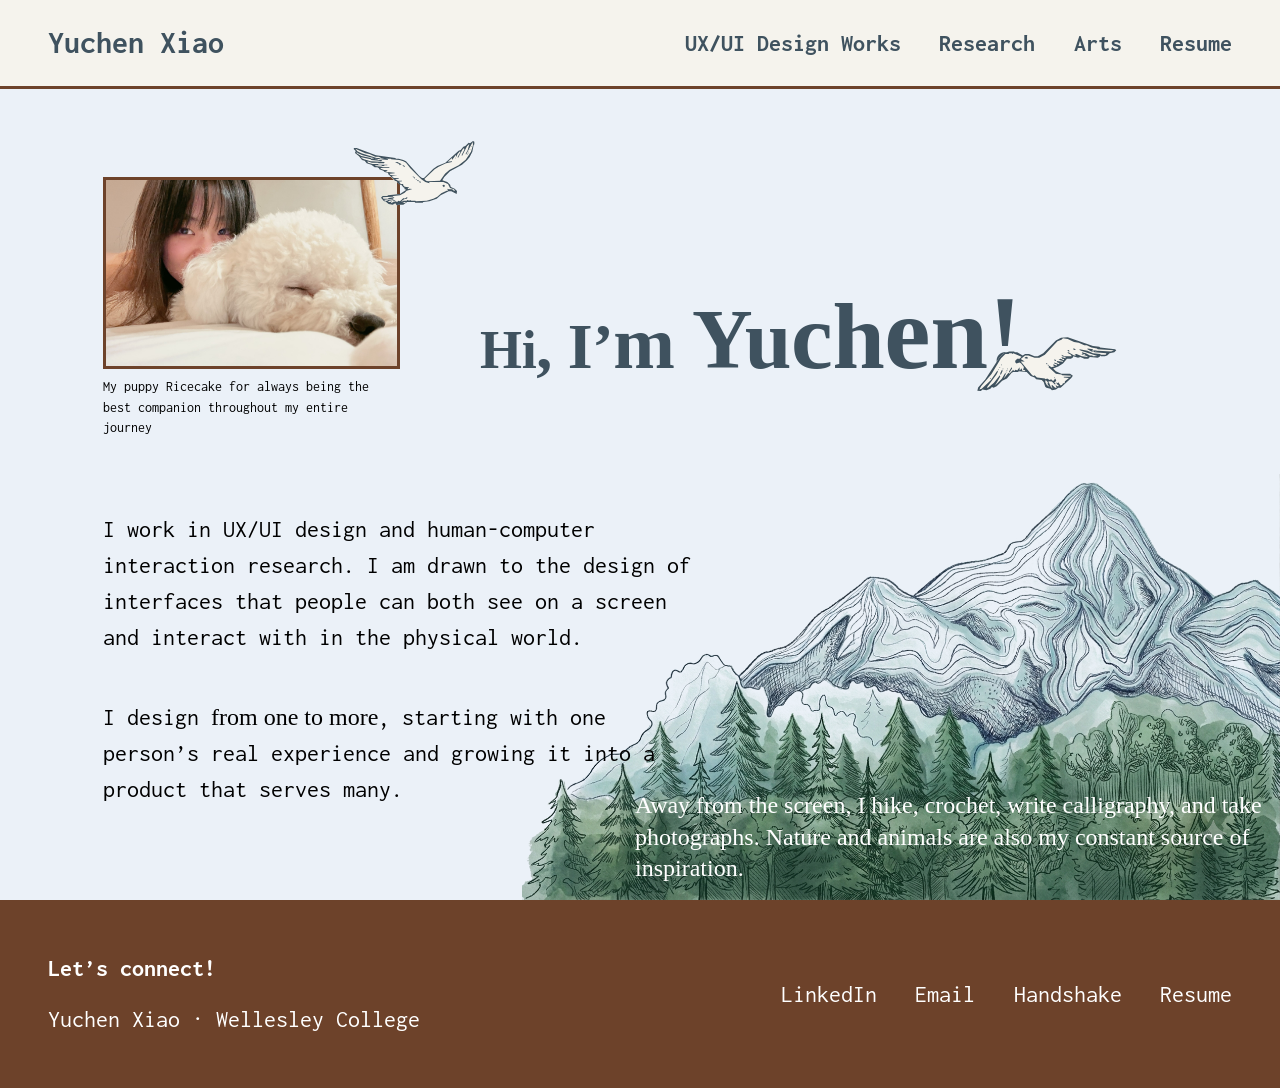
==== commit 509798b5: "Fix button font + compress images" ====
--- a/index.html
+++ b/index.html
@@ -157,7 +157,7 @@
 
       <div class="hp-bio">
         <p>I work in UX/UI design and human-computer interaction research. I am drawn to the design of interfaces that people can both see on a screen and interact with in the physical world.</p>
-        <p>I design <span class="ig">from one to more</span>, starting with one person&rsquo;s real experience and growing it into something that serves many.</p>
+        <p>I design <span class="ig">from one to more</span>, starting with one person&rsquo;s real experience and growing it into a product that serves many.</p>
       </div>
 
       <img class="hp-mountain" src="assets/mountain-cut.png" alt="" role="presentation" />
